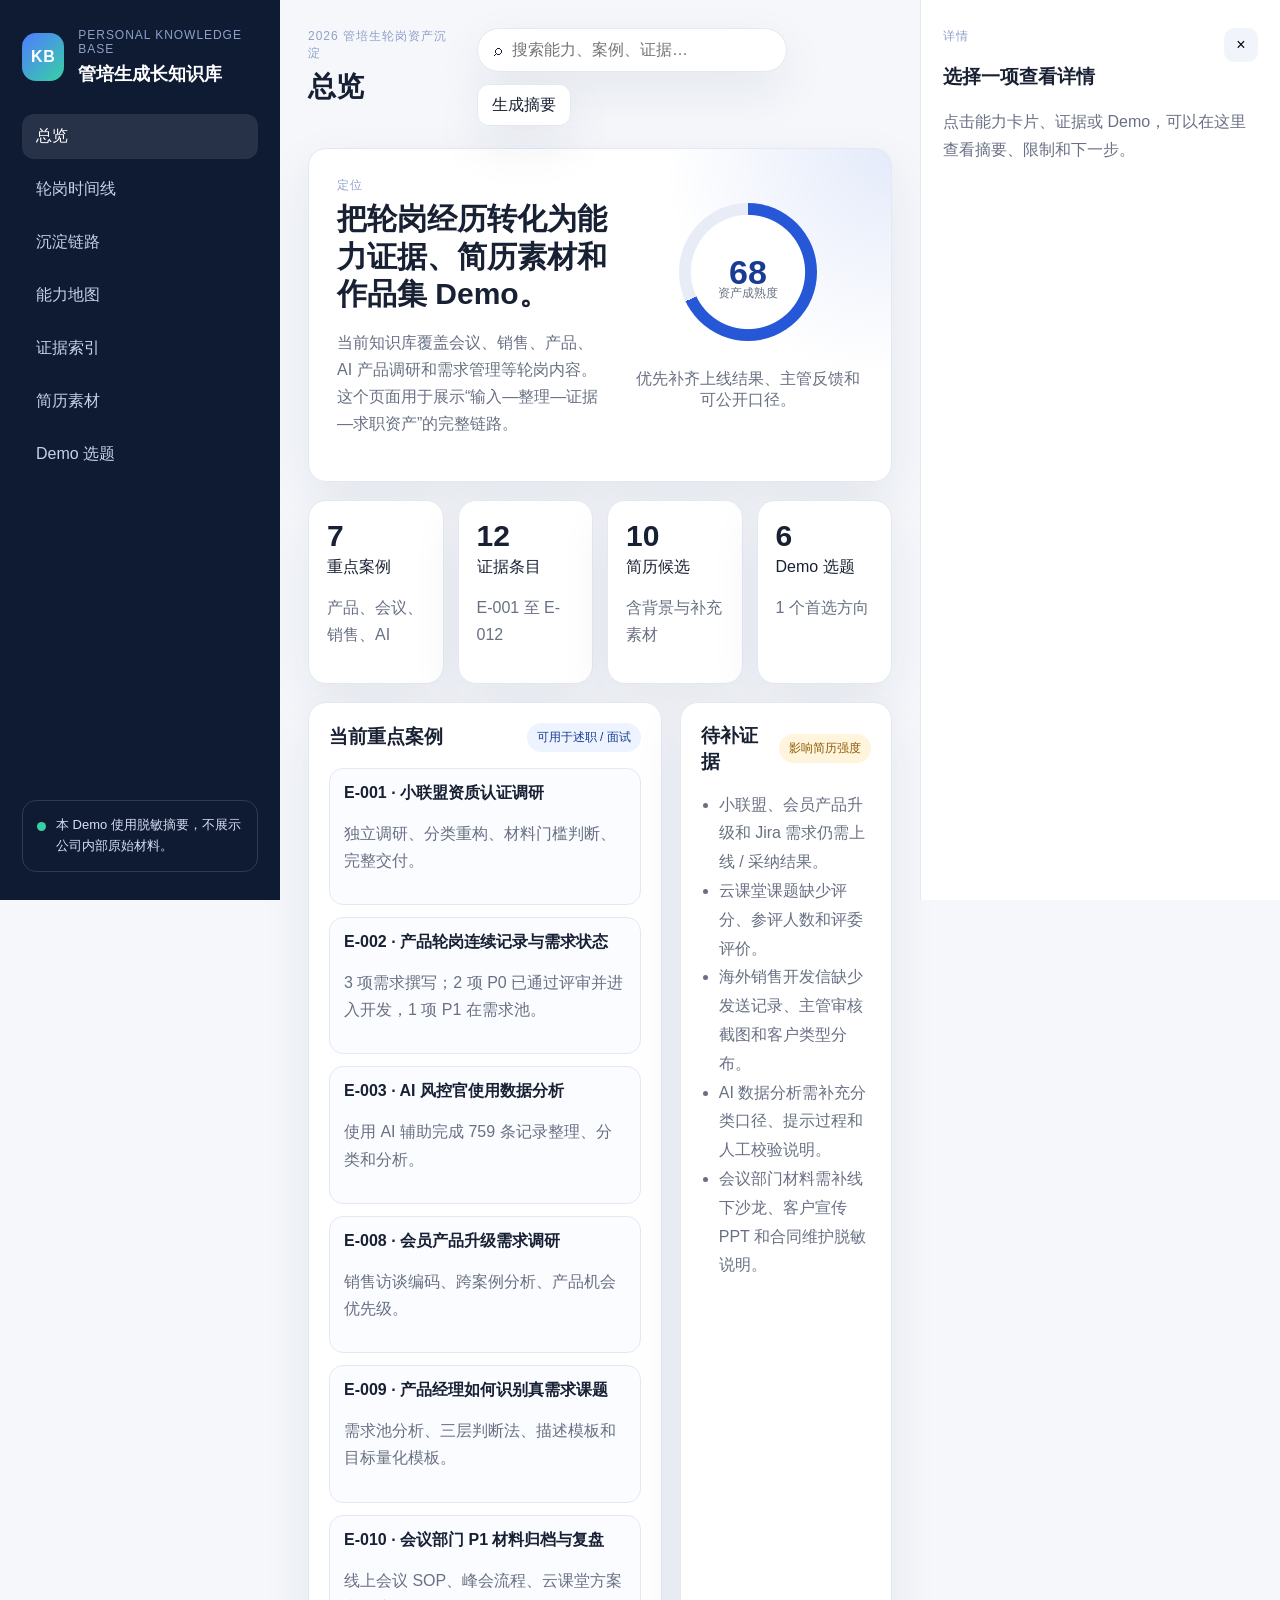
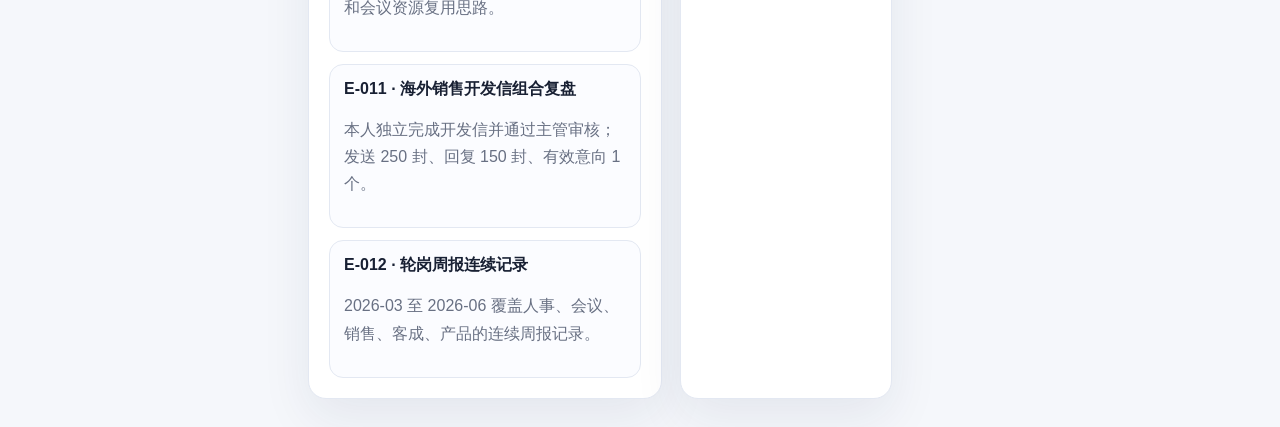
==== 08-Demo项目/个人知识库HTML/index.html @ 10bd1e1a "chore: initialize personal knowledge base baseline" ====
<!doctype html>
<html lang="zh-CN">
  <head>
    <meta charset="utf-8" />
    <meta name="viewport" content="width=device-width, initial-scale=1" />
    <title>管培生成长知识库 Demo</title>
    <link rel="stylesheet" href="styles.css" />
  </head>
  <body>
    <div class="app-shell">
      <aside class="sidebar">
        <div class="brand">
          <div class="brand-mark">KB</div>
          <div>
            <p class="eyebrow">Personal Knowledge Base</p>
            <h1>管培生成长知识库</h1>
          </div>
        </div>

        <nav class="nav" aria-label="主导航">
          <button class="nav-item active" data-view="overview">总览</button>
          <button class="nav-item" data-view="timeline">轮岗时间线</button>
          <button class="nav-item" data-view="workflow">沉淀链路</button>
          <button class="nav-item" data-view="abilities">能力地图</button>
          <button class="nav-item" data-view="evidence">证据索引</button>
          <button class="nav-item" data-view="resume">简历素材</button>
          <button class="nav-item" data-view="demo">Demo 选题</button>
        </nav>

        <div class="sidebar-note">
          <span class="dot"></span>
          <p>本 Demo 使用脱敏摘要，不展示公司内部原始材料。</p>
        </div>
      </aside>

      <main class="main">
        <header class="topbar">
          <div>
            <p class="eyebrow">2026 管培生轮岗资产沉淀</p>
            <h2 id="viewTitle">总览</h2>
          </div>
          <div class="topbar-actions">
            <div class="search-wrap">
              <span>⌕</span>
              <input id="globalSearch" type="search" placeholder="搜索能力、案例、证据…" />
            </div>
            <button id="exportSummary" class="secondary-btn">生成摘要</button>
          </div>
        </header>

        <section id="overview" class="view active">
          <div class="hero-card">
            <div>
              <p class="eyebrow">定位</p>
              <h3>把轮岗经历转化为能力证据、简历素材和作品集 Demo。</h3>
              <p class="muted">
                当前知识库覆盖会议、销售、产品、AI 产品调研和需求管理等轮岗内容。这个页面用于展示“输入—整理—证据—求职资产”的完整链路。
              </p>
            </div>
            <div class="hero-meter">
              <div class="meter-ring">
                <span id="readinessScore">68</span>
                <small>资产成熟度</small>
              </div>
              <p>优先补齐上线结果、主管反馈和可公开口径。</p>
            </div>
          </div>

          <div class="stats-grid" id="statsGrid"></div>

          <div class="two-col">
            <section class="panel">
              <div class="panel-head">
                <h3>当前重点案例</h3>
                <span class="tag">可用于述职 / 面试</span>
              </div>
              <div id="focusCases" class="case-list"></div>
            </section>

            <section class="panel">
              <div class="panel-head">
                <h3>待补证据</h3>
                <span class="tag warn">影响简历强度</span>
              </div>
              <ul id="gapList" class="gap-list"></ul>
            </section>
          </div>
        </section>

        <section id="timeline" class="view">
          <section class="panel">
            <div class="panel-head">
              <h3>轮岗时间线</h3>
              <span class="tag">2026-03 至 2026-08</span>
            </div>
            <div id="timelineTrack" class="timeline-track"></div>
          </section>

          <section class="panel">
            <div class="panel-head">
              <h3>时间线判断</h3>
              <span class="tag warn">用于述职主线</span>
            </div>
            <div class="strategy-grid">
              <article>
                <h4>3-4 月：业务理解</h4>
                <p>从人力、会议和销售开始理解组织、客户触达和会议业务链路。</p>
              </article>
              <article>
                <h4>5-6 月：能力证据形成</h4>
                <p>销售开发信、产品调研、Jira 需求和 AI 产品分析开始形成可验证素材。</p>
              </article>
              <article>
                <h4>7-8 月：补齐交付闭环</h4>
                <p>重点补研发协作、验收上线、金融产品与增值服务材料。</p>
              </article>
            </div>
          </section>
        </section>

        <section id="workflow" class="view">
          <section class="panel">
            <div class="panel-head">
              <h3>知识库沉淀链路</h3>
              <span class="tag">从工作记录到对外资产</span>
            </div>
            <div class="flow" id="workflowFlow"></div>
          </section>

          <section class="panel">
            <div class="panel-head">
              <h3>本阶段策略</h3>
              <span class="tag">定岗前</span>
            </div>
            <div class="strategy-grid">
              <article>
                <h4>先保真</h4>
                <p>事实、时间、个人贡献和证据限制先写清楚，不把方案目标写成业务结果。</p>
              </article>
              <article>
                <h4>再提炼</h4>
                <p>把散落材料转化为案例、能力标签、简历候选和 Demo 题目。</p>
              </article>
              <article>
                <h4>最后展示</h4>
                <p>对外只使用脱敏摘要、合成数据和方法框架，不暴露内部客户与系统信息。</p>
              </article>
            </div>
          </section>
        </section>

        <section id="abilities" class="view">
          <div class="toolbar">
            <select id="abilityLevelFilter">
              <option value="all">全部能力等级</option>
              <option value="能独立完成">能独立完成</option>
              <option value="了解">了解</option>
            </select>
            <select id="strengthFilter">
              <option value="all">全部证据强度</option>
              <option value="强">强</option>
              <option value="中强">中强</option>
              <option value="中">中</option>
              <option value="中弱">中弱</option>
            </select>
          </div>
          <div id="abilityGrid" class="ability-grid"></div>
        </section>

        <section id="evidence" class="view">
          <div class="toolbar">
            <select id="evidenceStatusFilter">
              <option value="all">全部对外状态</option>
              <option value="仅可脱敏摘要">仅可脱敏摘要</option>
              <option value="不得公开">不得公开</option>
              <option value="仅可脱敏改写">仅可脱敏改写</option>
            </select>
            <button class="secondary-btn" id="showWeakEvidence">只看待补强</button>
          </div>
          <div id="evidenceTable" class="table-wrap"></div>
        </section>

        <section id="resume" class="view">
          <div class="toolbar">
            <select id="resumeMaturityFilter">
              <option value="all">全部成熟度</option>
              <option value="可用于简历">可用于简历</option>
              <option value="候选">候选</option>
              <option value="补充">补充</option>
              <option value="不作为主成果">不作为主成果</option>
            </select>
          </div>
          <div id="resumeCards" class="resume-grid"></div>
        </section>

        <section id="demo" class="view">
          <div class="toolbar">
            <select id="demoPriorityFilter">
              <option value="all">全部优先级</option>
              <option value="首选">首选</option>
              <option value="优先候选">优先候选</option>
              <option value="候选">候选</option>
              <option value="低优先级">低优先级</option>
            </select>
          </div>
          <div id="demoCards" class="demo-grid"></div>
        </section>
      </main>

      <aside class="detail-drawer" id="detailDrawer" aria-live="polite">
        <button class="drawer-close" id="drawerClose" aria-label="关闭详情">×</button>
        <p class="eyebrow" id="drawerType">详情</p>
        <h3 id="drawerTitle">选择一项查看详情</h3>
        <div id="drawerBody" class="drawer-body">
          <p class="muted">点击能力卡片、证据或 Demo，可以在这里查看摘要、限制和下一步。</p>
        </div>
      </aside>
    </div>

    <div class="summary-modal" id="summaryModal" aria-hidden="true">
      <div class="modal-card">
        <div class="panel-head">
          <h3>可复制摘要</h3>
          <button class="drawer-close" id="summaryClose" aria-label="关闭摘要">×</button>
        </div>
        <textarea id="summaryText" readonly></textarea>
      </div>
    </div>

    <script src="app.js"></script>
  </body>
</html>
---- 08-Demo项目/个人知识库HTML/styles.css ----
:root {
  --bg: #f5f7fb;
  --panel: #ffffff;
  --text: #182033;
  --muted: #687083;
  --line: #e3e8f2;
  --primary: #2557d6;
  --primary-dark: #183b93;
  --success: #1f9d72;
  --warning: #d88a00;
  --danger: #d64b4b;
  --shadow: 0 18px 50px rgba(31, 44, 71, 0.08);
  --radius: 18px;
}

* {
  box-sizing: border-box;
}

body {
  margin: 0;
  font-family: Inter, "Microsoft YaHei", "PingFang SC", Arial, sans-serif;
  background: var(--bg);
  color: var(--text);
}

button,
input,
select,
textarea {
  font: inherit;
}

.app-shell {
  min-height: 100vh;
  display: grid;
  grid-template-columns: 280px minmax(0, 1fr) 360px;
}

.sidebar {
  background: #0f1b33;
  color: #fff;
  padding: 28px 22px;
  display: flex;
  flex-direction: column;
  gap: 28px;
  position: sticky;
  top: 0;
  height: 100vh;
}

.brand {
  display: flex;
  gap: 14px;
  align-items: center;
}

.brand-mark {
  width: 48px;
  height: 48px;
  border-radius: 14px;
  display: grid;
  place-items: center;
  background: linear-gradient(135deg, #4f7cff, #37d1a4);
  font-weight: 800;
  letter-spacing: 0.04em;
}

.brand h1,
.topbar h2,
.panel h3,
.hero-card h3 {
  margin: 0;
}

.brand h1 {
  font-size: 18px;
}

.eyebrow {
  margin: 0 0 6px;
  font-size: 12px;
  letter-spacing: 0.08em;
  text-transform: uppercase;
  color: #8ea0c8;
}

.nav {
  display: grid;
  gap: 8px;
}

.nav-item {
  border: 0;
  border-radius: 12px;
  padding: 12px 14px;
  text-align: left;
  background: transparent;
  color: #c6d1eb;
  cursor: pointer;
}

.nav-item:hover,
.nav-item.active {
  background: rgba(255, 255, 255, 0.1);
  color: #fff;
}

.sidebar-note {
  margin-top: auto;
  padding: 14px;
  border: 1px solid rgba(255, 255, 255, 0.14);
  border-radius: 14px;
  color: #d7def3;
  font-size: 13px;
  line-height: 1.6;
  display: flex;
  gap: 10px;
}

.sidebar-note p {
  margin: 0;
}

.dot {
  width: 9px;
  height: 9px;
  margin-top: 7px;
  border-radius: 50%;
  background: #37d1a4;
  flex: 0 0 auto;
}

.main {
  padding: 28px;
  min-width: 0;
}

.topbar {
  display: flex;
  justify-content: space-between;
  align-items: flex-start;
  gap: 18px;
  margin-bottom: 22px;
}

.topbar h2 {
  font-size: 28px;
}

.topbar-actions,
.toolbar {
  display: flex;
  gap: 12px;
  align-items: center;
  flex-wrap: wrap;
}

.search-wrap {
  min-width: 310px;
  height: 44px;
  background: var(--panel);
  border: 1px solid var(--line);
  border-radius: 999px;
  display: flex;
  align-items: center;
  gap: 8px;
  padding: 0 16px;
  box-shadow: var(--shadow);
}

.search-wrap input {
  border: 0;
  outline: 0;
  width: 100%;
  background: transparent;
}

select,
.secondary-btn {
  height: 42px;
  border: 1px solid var(--line);
  background: #fff;
  border-radius: 12px;
  padding: 0 14px;
  color: var(--text);
}

.secondary-btn {
  cursor: pointer;
  box-shadow: var(--shadow);
}

.secondary-btn:hover {
  border-color: #bdc8dd;
}

.view {
  display: none;
}

.view.active {
  display: block;
}

.hero-card,
.panel,
.stat-card,
.ability-card,
.resume-card,
.demo-card {
  background: var(--panel);
  border: 1px solid var(--line);
  border-radius: var(--radius);
  box-shadow: var(--shadow);
}

.hero-card {
  padding: 28px;
  display: grid;
  grid-template-columns: 1fr 230px;
  gap: 26px;
  align-items: center;
  background:
    radial-gradient(circle at top right, rgba(37, 87, 214, 0.12), transparent 34%),
    #fff;
}

.hero-card h3 {
  font-size: 30px;
  line-height: 1.25;
  max-width: 760px;
}

.muted {
  color: var(--muted);
  line-height: 1.7;
}

.hero-meter {
  display: grid;
  justify-items: center;
  gap: 12px;
  text-align: center;
  color: var(--muted);
}

.meter-ring {
  width: 138px;
  height: 138px;
  border-radius: 50%;
  background:
    radial-gradient(circle, #fff 58%, transparent 59%),
    conic-gradient(var(--primary) 0 68%, #e7ecf6 68% 100%);
  display: grid;
  place-items: center;
}

.meter-ring span {
  font-size: 34px;
  font-weight: 800;
  color: var(--primary-dark);
}

.meter-ring small {
  display: block;
  margin-top: 42px;
  position: absolute;
  font-size: 12px;
  color: var(--muted);
}

.stats-grid {
  display: grid;
  grid-template-columns: repeat(4, minmax(0, 1fr));
  gap: 14px;
  margin: 18px 0;
}

.stat-card {
  padding: 18px;
}

.stat-card strong {
  display: block;
  font-size: 30px;
  margin-bottom: 4px;
}

.two-col {
  display: grid;
  grid-template-columns: 1.25fr 0.75fr;
  gap: 18px;
}

.panel {
  padding: 20px;
}

.panel-head {
  display: flex;
  justify-content: space-between;
  align-items: center;
  gap: 12px;
  margin-bottom: 16px;
}

.tag {
  display: inline-flex;
  align-items: center;
  border-radius: 999px;
  padding: 6px 10px;
  background: #edf3ff;
  color: var(--primary-dark);
  font-size: 12px;
  white-space: nowrap;
}

.tag.warn {
  background: #fff4dc;
  color: #8b5900;
}

.tag.danger {
  background: #ffe8e8;
  color: #a12929;
}

.case-list,
.ability-grid,
.resume-grid,
.demo-grid {
  display: grid;
  gap: 12px;
}

.case-item,
.flow-step,
.table-row {
  border: 1px solid var(--line);
  border-radius: 14px;
  padding: 14px;
  background: #fbfcff;
  cursor: pointer;
}

.case-item:hover,
.ability-card:hover,
.resume-card:hover,
.demo-card:hover,
.table-row:hover {
  border-color: #b8c6e5;
  transform: translateY(-1px);
}

.case-item h4,
.ability-card h4,
.resume-card h4,
.demo-card h4 {
  margin: 0 0 8px;
}

.gap-list {
  margin: 0;
  padding-left: 18px;
  color: var(--muted);
  line-height: 1.8;
}

.flow {
  display: grid;
  grid-template-columns: repeat(5, minmax(0, 1fr));
  gap: 12px;
}

.timeline-track {
  position: relative;
  display: grid;
  gap: 14px;
}

.timeline-item {
  display: grid;
  grid-template-columns: 120px minmax(0, 1fr);
  gap: 16px;
  align-items: stretch;
}

.timeline-date {
  position: relative;
  padding-top: 8px;
  color: var(--primary-dark);
  font-weight: 800;
}

.timeline-date::after {
  content: "";
  position: absolute;
  top: 34px;
  right: -8px;
  width: 12px;
  height: 12px;
  border-radius: 50%;
  background: var(--primary);
  box-shadow: 0 0 0 5px #e8efff;
}

.timeline-card {
  border: 1px solid var(--line);
  border-radius: 16px;
  background: #fbfcff;
  padding: 16px;
  cursor: pointer;
}

.timeline-card:hover {
  border-color: #b8c6e5;
  transform: translateY(-1px);
}

.timeline-card h4 {
  margin: 0 0 8px;
}

.timeline-card ul {
  margin: 10px 0 0;
  padding-left: 18px;
  color: var(--muted);
  line-height: 1.7;
}

.flow-step {
  cursor: default;
  min-height: 150px;
}

.flow-step span {
  display: inline-grid;
  place-items: center;
  width: 30px;
  height: 30px;
  background: var(--primary);
  color: #fff;
  border-radius: 50%;
  font-weight: 800;
}

.strategy-grid {
  display: grid;
  grid-template-columns: repeat(3, minmax(0, 1fr));
  gap: 14px;
}

.strategy-grid article {
  padding: 16px;
  border-radius: 14px;
  background: #f6f8fd;
}

.strategy-grid h4,
.strategy-grid p {
  margin: 0;
}

.strategy-grid p {
  margin-top: 8px;
  color: var(--muted);
  line-height: 1.7;
}

.toolbar {
  margin-bottom: 16px;
}

.ability-grid {
  grid-template-columns: repeat(2, minmax(0, 1fr));
}

.ability-card,
.resume-card,
.demo-card {
  padding: 18px;
  cursor: pointer;
  transition: 0.18s ease;
}

.card-meta {
  display: flex;
  flex-wrap: wrap;
  gap: 8px;
  margin: 12px 0;
}

.pill {
  display: inline-flex;
  border-radius: 999px;
  padding: 5px 9px;
  background: #f0f3fa;
  color: #526078;
  font-size: 12px;
}

.pill.strong {
  background: #e5f7ef;
  color: #126848;
}

.pill.medium {
  background: #edf3ff;
  color: var(--primary-dark);
}

.pill.weak {
  background: #fff4dc;
  color: #8b5900;
}

.table-wrap {
  display: grid;
  gap: 10px;
}

.table-row {
  display: grid;
  grid-template-columns: 82px 1.1fr 1.6fr 1fr;
  gap: 14px;
  align-items: start;
}

.table-row p {
  margin: 0;
  color: var(--muted);
  line-height: 1.55;
}

.resume-grid {
  grid-template-columns: repeat(2, minmax(0, 1fr));
}

.demo-grid {
  grid-template-columns: repeat(2, minmax(0, 1fr));
}

.detail-drawer {
  background: #fff;
  border-left: 1px solid var(--line);
  padding: 28px 22px;
  position: sticky;
  top: 0;
  height: 100vh;
  overflow: auto;
}

.drawer-close {
  border: 0;
  background: #f1f4fa;
  width: 34px;
  height: 34px;
  border-radius: 10px;
  cursor: pointer;
  float: right;
}

.drawer-body {
  margin-top: 18px;
}

.drawer-body dl {
  display: grid;
  gap: 12px;
}

.drawer-body dt {
  font-size: 12px;
  color: var(--muted);
}

.drawer-body dd {
  margin: 4px 0 0;
  line-height: 1.65;
}

.summary-modal {
  display: none;
  position: fixed;
  inset: 0;
  background: rgba(10, 17, 32, 0.38);
  z-index: 20;
  align-items: center;
  justify-content: center;
  padding: 20px;
}

.summary-modal.active {
  display: flex;
}

.modal-card {
  width: min(760px, 100%);
  background: #fff;
  border-radius: 18px;
  padding: 20px;
  box-shadow: 0 28px 90px rgba(15, 27, 51, 0.25);
}

.modal-card textarea {
  width: 100%;
  min-height: 360px;
  resize: vertical;
  border: 1px solid var(--line);
  border-radius: 14px;
  padding: 14px;
  line-height: 1.6;
}

@media (max-width: 1180px) {
  .app-shell {
    grid-template-columns: 230px minmax(0, 1fr);
  }

  .detail-drawer {
    display: none;
  }
}

@media (max-width: 860px) {
  .app-shell,
  .two-col,
  .hero-card,
  .ability-grid,
  .resume-grid,
  .demo-grid,
  .flow,
  .timeline-item,
  .strategy-grid,
  .stats-grid {
    grid-template-columns: 1fr;
  }

  .timeline-date::after {
    display: none;
  }

  .sidebar {
    position: static;
    height: auto;
  }

  .topbar {
    flex-direction: column;
  }

  .search-wrap {
    min-width: 100%;
  }

  .table-row {
    grid-template-columns: 1fr;
  }
}
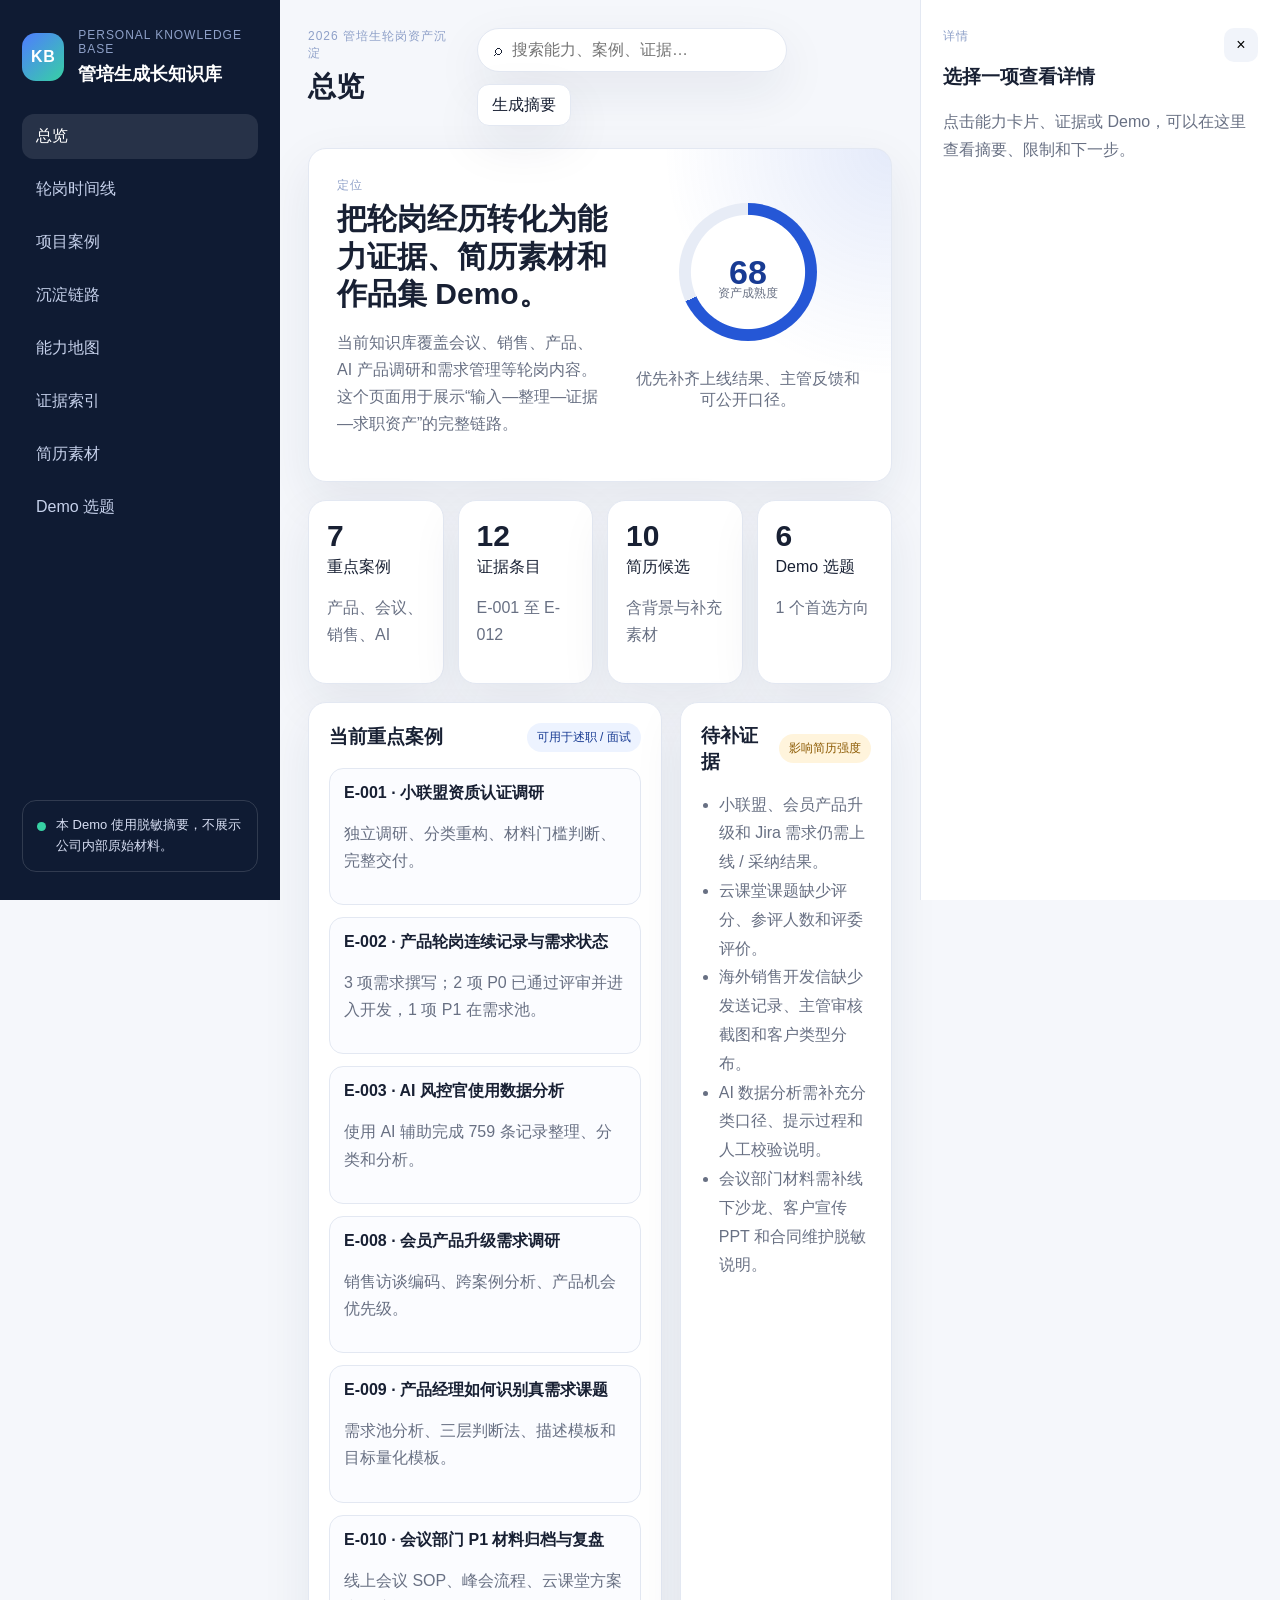
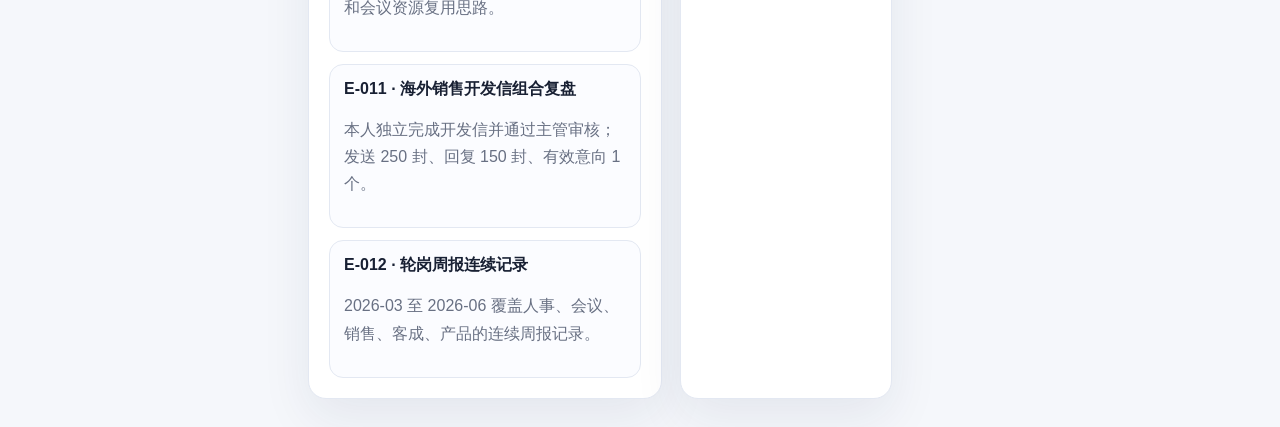
==== commit bdcbb7c5: "chore: archive learning notes and extend kb demo" ====
--- a/08-Demo项目/个人知识库HTML/index.html
+++ b/08-Demo项目/个人知识库HTML/index.html
@@ -20,6 +20,7 @@
         <nav class="nav" aria-label="主导航">
           <button class="nav-item active" data-view="overview">总览</button>
           <button class="nav-item" data-view="timeline">轮岗时间线</button>
+          <button class="nav-item" data-view="projects">项目案例</button>
           <button class="nav-item" data-view="workflow">沉淀链路</button>
           <button class="nav-item" data-view="abilities">能力地图</button>
           <button class="nav-item" data-view="evidence">证据索引</button>
@@ -118,6 +119,25 @@
           </section>
         </section>
 
+        <section id="projects" class="view">
+          <div class="toolbar">
+            <select id="projectUseFilter">
+              <option value="all">全部使用场景</option>
+              <option value="主简历">主简历</option>
+              <option value="述职">述职</option>
+              <option value="面试复盘">面试复盘</option>
+              <option value="Demo素材">Demo 素材</option>
+            </select>
+            <select id="projectRiskFilter">
+              <option value="all">全部证据状态</option>
+              <option value="可讲">可讲</option>
+              <option value="待补">待补</option>
+              <option value="敏感">敏感</option>
+            </select>
+          </div>
+          <div id="projectBoard" class="project-board"></div>
+        </section>
+
         <section id="workflow" class="view">
           <section class="panel">
             <div class="panel-head">
--- a/08-Demo项目/个人知识库HTML/styles.css
+++ b/08-Demo项目/个人知识库HTML/styles.css
@@ -327,6 +327,7 @@
 }
 
 .case-list,
+.project-board,
 .ability-grid,
 .resume-grid,
 .demo-grid {
@@ -335,6 +336,7 @@
 }
 
 .case-item,
+.project-card,
 .flow-step,
 .table-row {
   border: 1px solid var(--line);
@@ -345,6 +347,7 @@
 }
 
 .case-item:hover,
+.project-card:hover,
 .ability-card:hover,
 .resume-card:hover,
 .demo-card:hover,
@@ -354,10 +357,37 @@
 }
 
 .case-item h4,
+.project-card h4,
 .ability-card h4,
 .resume-card h4,
 .demo-card h4 {
   margin: 0 0 8px;
+}
+
+.project-board {
+  grid-template-columns: repeat(2, minmax(0, 1fr));
+}
+
+.project-card {
+  background: #fff;
+  padding: 18px;
+  cursor: pointer;
+}
+
+.project-card .case-path {
+  margin-top: 12px;
+  display: grid;
+  grid-template-columns: repeat(3, 1fr);
+  gap: 8px;
+}
+
+.case-path span {
+  border-radius: 12px;
+  padding: 9px;
+  background: #f6f8fd;
+  color: var(--muted);
+  font-size: 12px;
+  line-height: 1.45;
 }
 
 .gap-list {
@@ -627,6 +657,7 @@
   .app-shell,
   .two-col,
   .hero-card,
+  .project-board,
   .ability-grid,
   .resume-grid,
   .demo-grid,
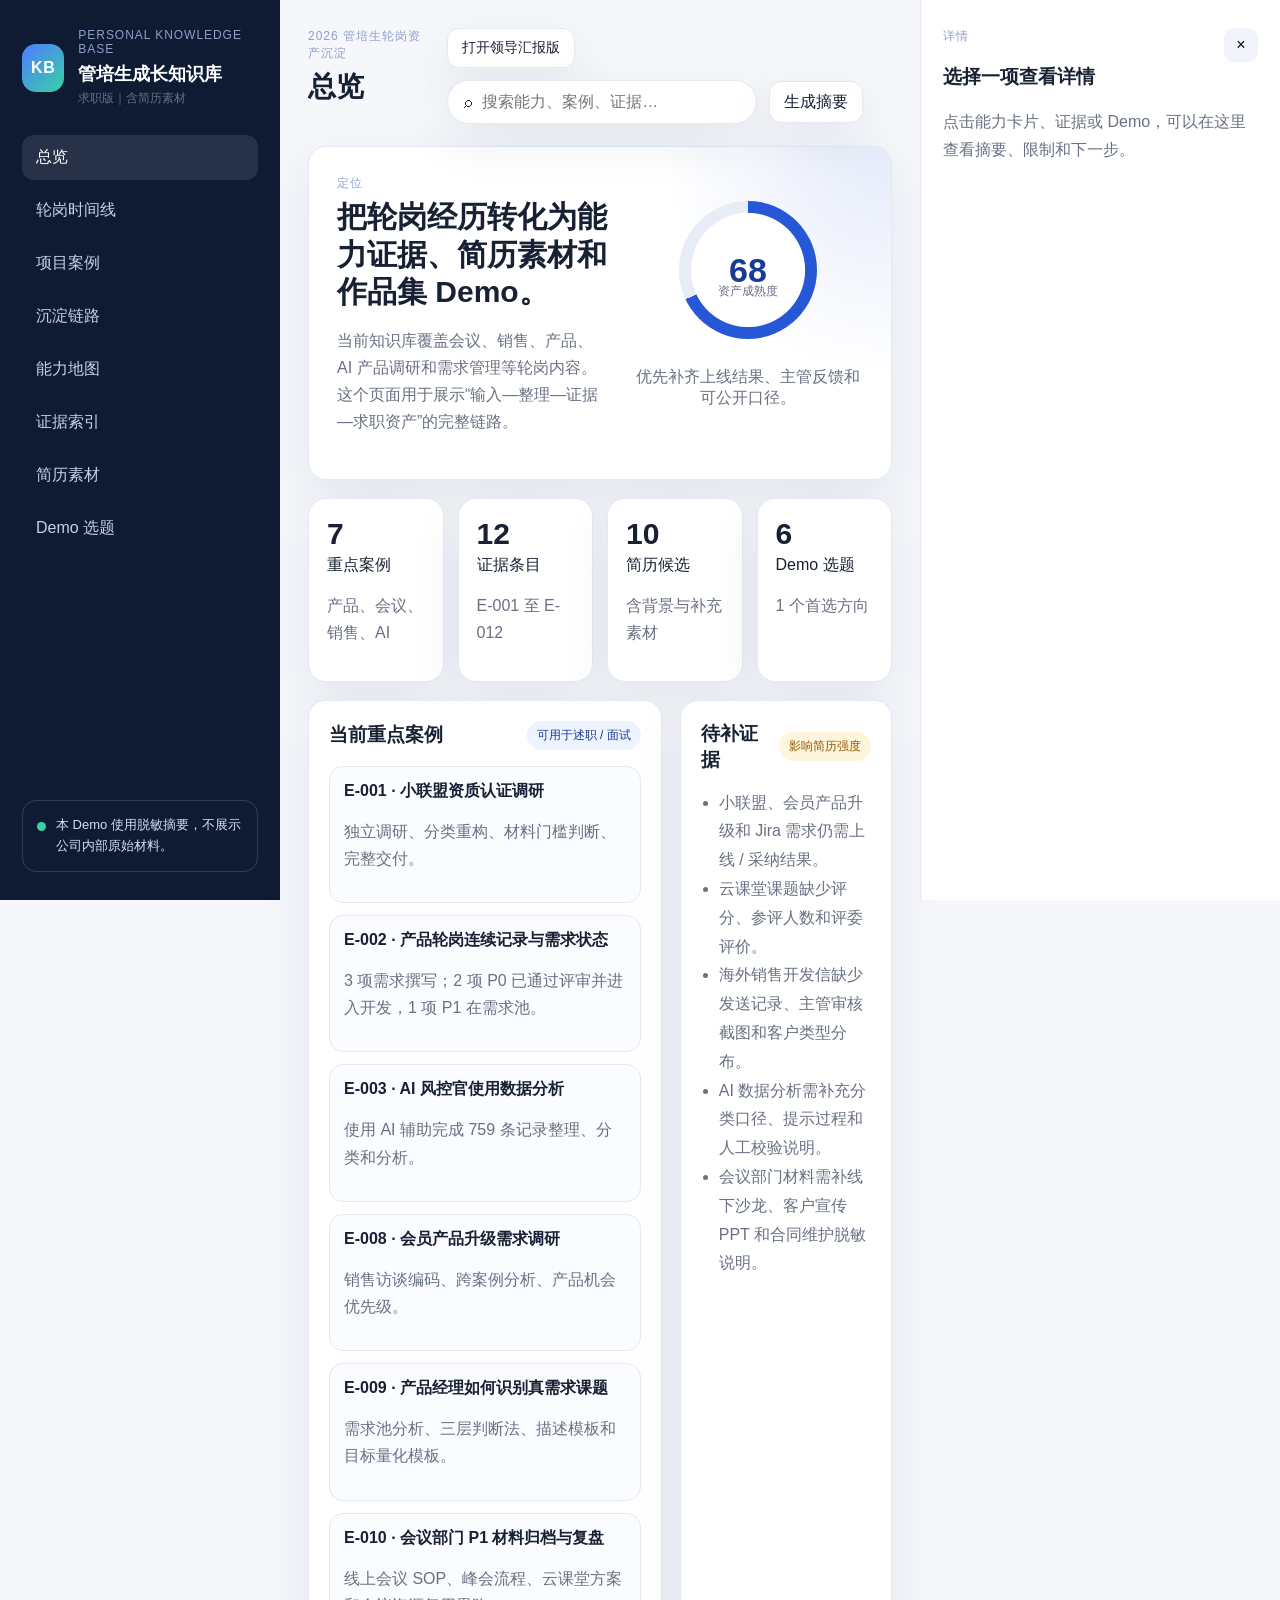
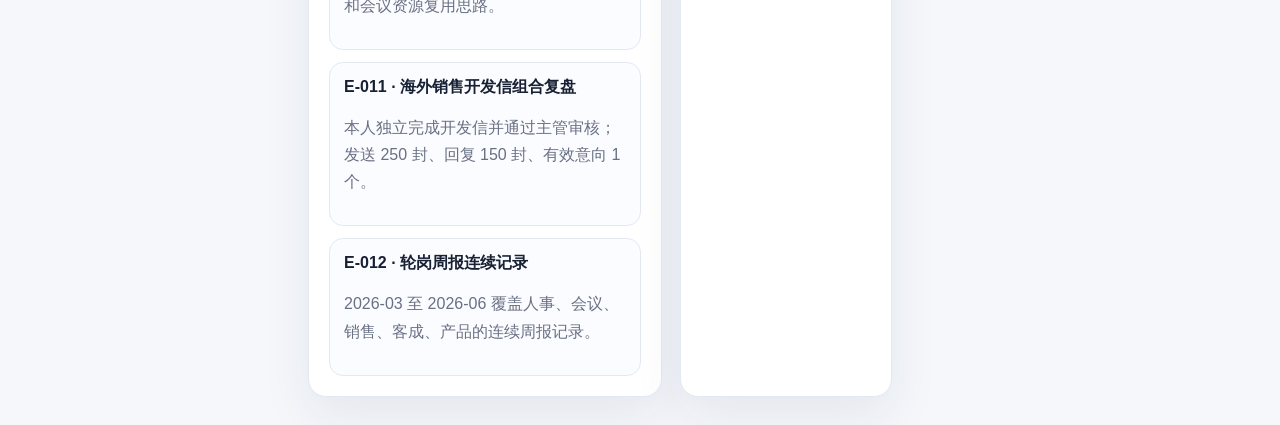
==== commit 5a67ad43: "feat: add internal knowledge base demo view" ====
--- a/08-Demo项目/个人知识库HTML/index.html
+++ b/08-Demo项目/个人知识库HTML/index.html
@@ -3,7 +3,7 @@
   <head>
     <meta charset="utf-8" />
     <meta name="viewport" content="width=device-width, initial-scale=1" />
-    <title>管培生成长知识库 Demo</title>
+    <title>管培生成长知识库 Demo｜求职版</title>
     <link rel="stylesheet" href="styles.css" />
   </head>
   <body>
@@ -14,6 +14,7 @@
           <div>
             <p class="eyebrow">Personal Knowledge Base</p>
             <h1>管培生成长知识库</h1>
+            <p class="version-label">求职版｜含简历素材</p>
           </div>
         </div>
 
@@ -41,6 +42,7 @@
             <h2 id="viewTitle">总览</h2>
           </div>
           <div class="topbar-actions">
+            <a class="secondary-link" href="internal.html">打开领导汇报版</a>
             <div class="search-wrap">
               <span>⌕</span>
               <input id="globalSearch" type="search" placeholder="搜索能力、案例、证据…" />
--- a/08-Demo项目/个人知识库HTML/styles.css
+++ b/08-Demo项目/个人知识库HTML/styles.css
@@ -77,6 +77,12 @@
   font-size: 18px;
 }
 
+.version-label {
+  margin: 4px 0 0;
+  color: var(--muted);
+  font-size: 12px;
+}
+
 .eyebrow {
   margin: 0 0 6px;
   font-size: 12px;
@@ -193,6 +199,25 @@
 
 .secondary-btn:hover {
   border-color: #bdc8dd;
+}
+
+.secondary-link {
+  display: inline-flex;
+  align-items: center;
+  min-height: 40px;
+  padding: 0 14px;
+  border: 1px solid var(--line);
+  border-radius: 12px;
+  background: #fff;
+  color: var(--text);
+  text-decoration: none;
+  font-size: 14px;
+  box-shadow: var(--shadow);
+}
+
+.secondary-link:hover {
+  border-color: #bdc8dd;
+  color: var(--primary);
 }
 
 .view {
